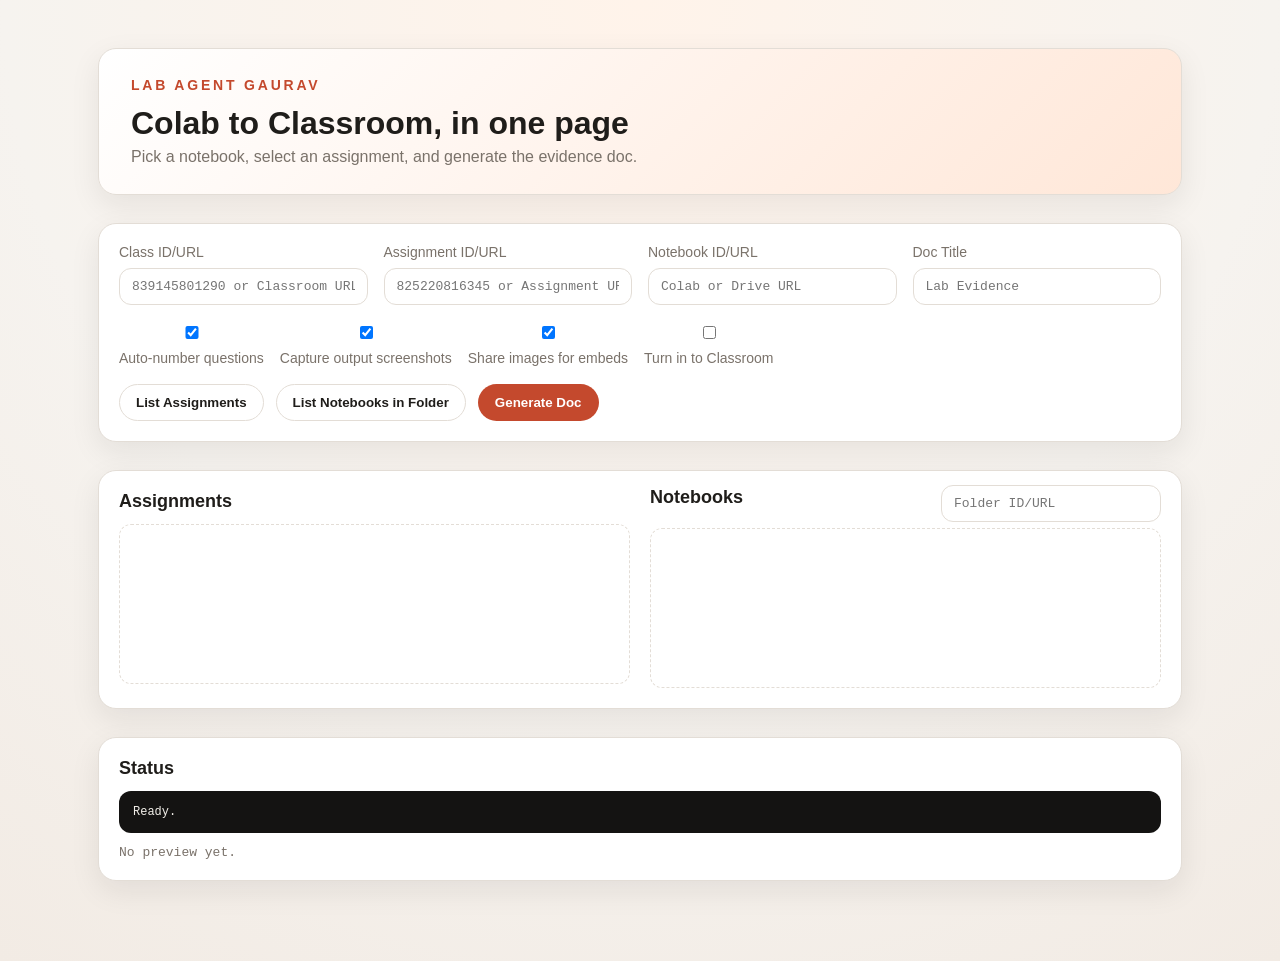
==== templates/index.html @ 9a7eeb3f "first commit by gaurav" ====
<!doctype html>
<html lang="en">
  <head>
    <meta charset="utf-8" />
    <meta name="viewport" content="width=device-width, initial-scale=1" />
    <title>Lab Agent UI</title>
    <link rel="stylesheet" href="/static/styles.css" />
  </head>
  <body>
    <main class="page">
      <header class="hero">
        <div class="brand">Lab Agent Gaurav</div>
        <h1>Colab to Classroom, in one page</h1>
        <p>Pick a notebook, select an assignment, and generate the evidence doc.</p>
      </header>

      <section class="panel">
        <div class="grid">
          <label>
            Class ID/URL
            <input id="classId" type="text" placeholder="839145801290 or Classroom URL" />
          </label>
          <label>
            Assignment ID/URL
            <input id="assignmentId" type="text" placeholder="825220816345 or Assignment URL" />
          </label>
          <label>
            Notebook ID/URL
            <input id="notebookId" type="text" placeholder="Colab or Drive URL" />
          </label>
          <label>
            Doc Title
            <input id="docTitle" type="text" placeholder="Lab Evidence" />
          </label>
        </div>

        <div class="toggles">
          <label><input id="autoNumber" type="checkbox" checked /> Auto-number questions</label>
          <label><input id="screenshots" type="checkbox" checked /> Capture output screenshots</label>
          <label><input id="shareImages" type="checkbox" checked /> Share images for embeds</label>
          <label><input id="turnIn" type="checkbox" /> Turn in to Classroom</label>
        </div>

        <div class="actions">
          <button id="listAssignments">List Assignments</button>
          <button id="listNotebooks">List Notebooks in Folder</button>
          <button class="primary" id="run">Generate Doc</button>
        </div>
      </section>

      <section class="panel split">
        <div>
          <h2>Assignments</h2>
          <div id="assignments" class="list"></div>
        </div>
        <div>
          <div class="section-head">
            <h2>Notebooks</h2>
            <input id="folderId" type="text" placeholder="Folder ID/URL" />
          </div>
          <div id="notebooks" class="list"></div>
        </div>
      </section>

      <section class="panel">
        <h2>Status</h2>
        <pre id="status">Ready.</pre>
        <div id="preview" class="preview">No preview yet.</div>
      </section>
    </main>
    <script src="/static/app.js"></script>
  </body>
</html>
---- static/styles.css ----
:root {
  --bg: #f6f3ef;
  --ink: #1f1d1a;
  --muted: #7a726a;
  --accent: #c4492d;
  --panel: #ffffff;
  --line: #e3ddd6;
  --shadow: 0 10px 30px rgba(31, 29, 26, 0.08);
  --radius: 18px;
  --mono: "IBM Plex Mono", ui-monospace, SFMono-Regular, Menlo, monospace;
  --sans: "Space Grotesk", "Helvetica Neue", Helvetica, Arial, sans-serif;
}

* {
  box-sizing: border-box;
}

body {
  margin: 0;
  font-family: var(--sans);
  color: var(--ink);
  background: radial-gradient(circle at top, #fff3ea 0%, var(--bg) 55%, #f2ebe4 100%);
}

.page {
  max-width: 1100px;
  margin: 0 auto;
  padding: 48px 8px 80px;
  display: flex;
  flex-direction: column;
  gap: 28px;
}

.hero {
  background: linear-gradient(135deg, #fff, #ffe7d8);
  border-radius: var(--radius);
  padding: 28px 32px;
  box-shadow: var(--shadow);
  border: 1px solid var(--line);
}

.brand {
  font-size: 14px;
  text-transform: uppercase;
  letter-spacing: 0.2em;
  color: var(--accent);
  font-weight: 700;
}

h1 {
  margin: 12px 0 6px;
  font-size: 32px;
}

h2 {
  margin: 0 0 12px;
  font-size: 18px;
}

p {
  margin: 0;
  color: var(--muted);
}

.panel {
  background: var(--panel);
  border-radius: var(--radius);
  padding: 20px;
  box-shadow: var(--shadow);
  border: 1px solid var(--line);
}

.grid {
  display: grid;
  grid-template-columns: repeat(auto-fit, minmax(220px, 1fr));
  gap: 16px;
}

label {
  display: flex;
  flex-direction: column;
  gap: 8px;
  font-size: 14px;
  color: var(--muted);
}

input[type="text"] {
  padding: 10px 12px;
  border-radius: 12px;
  border: 1px solid var(--line);
  font-family: var(--mono);
  font-size: 13px;
}

.toggles {
  display: flex;
  flex-wrap: wrap;
  gap: 16px;
  margin-top: 18px;
  font-size: 14px;
  color: var(--muted);
}

.actions {
  margin-top: 18px;
  display: flex;
  flex-wrap: wrap;
  gap: 12px;
}

button {
  border: 1px solid var(--line);
  background: #fff;
  color: var(--ink);
  padding: 10px 16px;
  border-radius: 999px;
  font-weight: 600;
  cursor: pointer;
  transition: transform 0.15s ease, box-shadow 0.15s ease, background 0.15s ease,
    border-color 0.15s ease;
}

button.primary {
  background: var(--accent);
  color: white;
  border-color: transparent;
}

button:hover {
  border-color: var(--accent);
  box-shadow: 0 6px 16px rgba(196, 73, 45, 0.18);
  transform: translateY(-1px);
}

button:active {
  transform: translateY(0);
  box-shadow: 0 3px 8px rgba(196, 73, 45, 0.2);
}

button.primary:hover {
  background: #b34027;
}

.split {
  display: grid;
  grid-template-columns: repeat(auto-fit, minmax(260px, 1fr));
  gap: 20px;
}

.list {
  border: 1px dashed var(--line);
  border-radius: 12px;
  padding: 12px;
  min-height: 160px;
  font-family: var(--mono);
  font-size: 12px;
  color: var(--muted);
  display: flex;
  flex-direction: column;
  gap: 10px;
}

.list-item {
  padding: 10px;
  border-radius: 10px;
  background: #fdf8f3;
  border: 1px solid var(--line);
  transition: transform 0.2s ease, box-shadow 0.2s ease, border-color 0.2s ease;
  cursor: pointer;
}

.list-item:hover {
  border-color: var(--accent);
  box-shadow: 0 6px 16px rgba(196, 73, 45, 0.18);
  transform: translateY(-2px);
}

.list-item.selected {
  border-color: var(--accent);
  box-shadow: 0 8px 20px rgba(196, 73, 45, 0.22);
  background: #fff0e6;
}
.inline {
  display: flex;
  gap: 10px;
  margin-bottom: 12px;
}

.section-head {
  display: flex;
  align-items: center;
  gap: 12px;
  justify-content: space-between;
  margin-bottom: 6px;
  margin-top: -6px;
}

.section-head input[type="text"] {
  max-width: 220px;
  width: 100%;
}

pre {
  background: #141312;
  color: #f2efe9;
  padding: 14px;
  border-radius: 12px;
  font-family: var(--mono);
  font-size: 12px;
  margin: 0;
  white-space: pre-wrap;
}

.preview {
  margin-top: 12px;
  font-size: 13px;
  color: var(--muted);
  font-family: var(--mono);
}

.preview a {
  color: var(--accent);
  text-decoration: none;
  word-break: break-all;
}

@media (max-width: 720px) {
  .actions {
    flex-direction: column;
  }
}
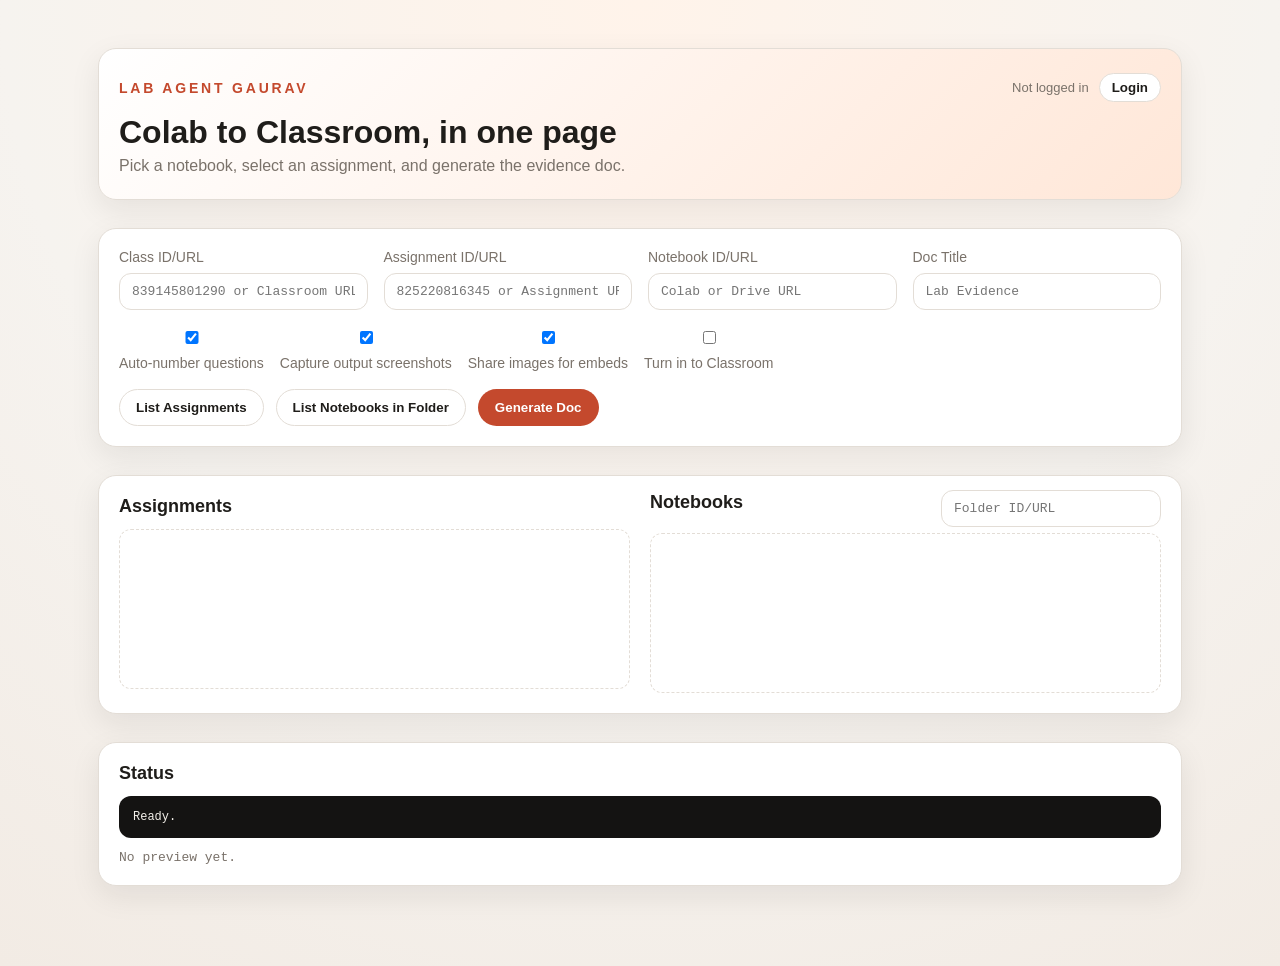
==== commit 2d345bac: "Upgrade Python to silence warnings" ====
--- a/templates/index.html
+++ b/templates/index.html
@@ -9,7 +9,13 @@
   <body>
     <main class="page">
       <header class="hero">
-        <div class="brand">Lab Agent Gaurav</div>
+        <div class="hero-top">
+          <div class="brand">Lab Agent Gaurav</div>
+          <div class="auth">
+            <span id="authStatus">Not logged in</span>
+            <button id="loginBtn">Login</button>
+          </div>
+        </div>
         <h1>Colab to Classroom, in one page</h1>
         <p>Pick a notebook, select an assignment, and generate the evidence doc.</p>
       </header>
--- a/static/styles.css
+++ b/static/styles.css
@@ -34,9 +34,28 @@
 .hero {
   background: linear-gradient(135deg, #fff, #ffe7d8);
   border-radius: var(--radius);
-  padding: 28px 32px;
+  padding: 24px 20px;
   box-shadow: var(--shadow);
   border: 1px solid var(--line);
+}
+
+.hero-top {
+  display: flex;
+  justify-content: space-between;
+  align-items: center;
+  gap: 12px;
+}
+
+.auth {
+  display: flex;
+  align-items: center;
+  gap: 10px;
+  font-size: 13px;
+  color: var(--muted);
+}
+
+.auth button {
+  padding: 6px 12px;
 }
 
 .brand {
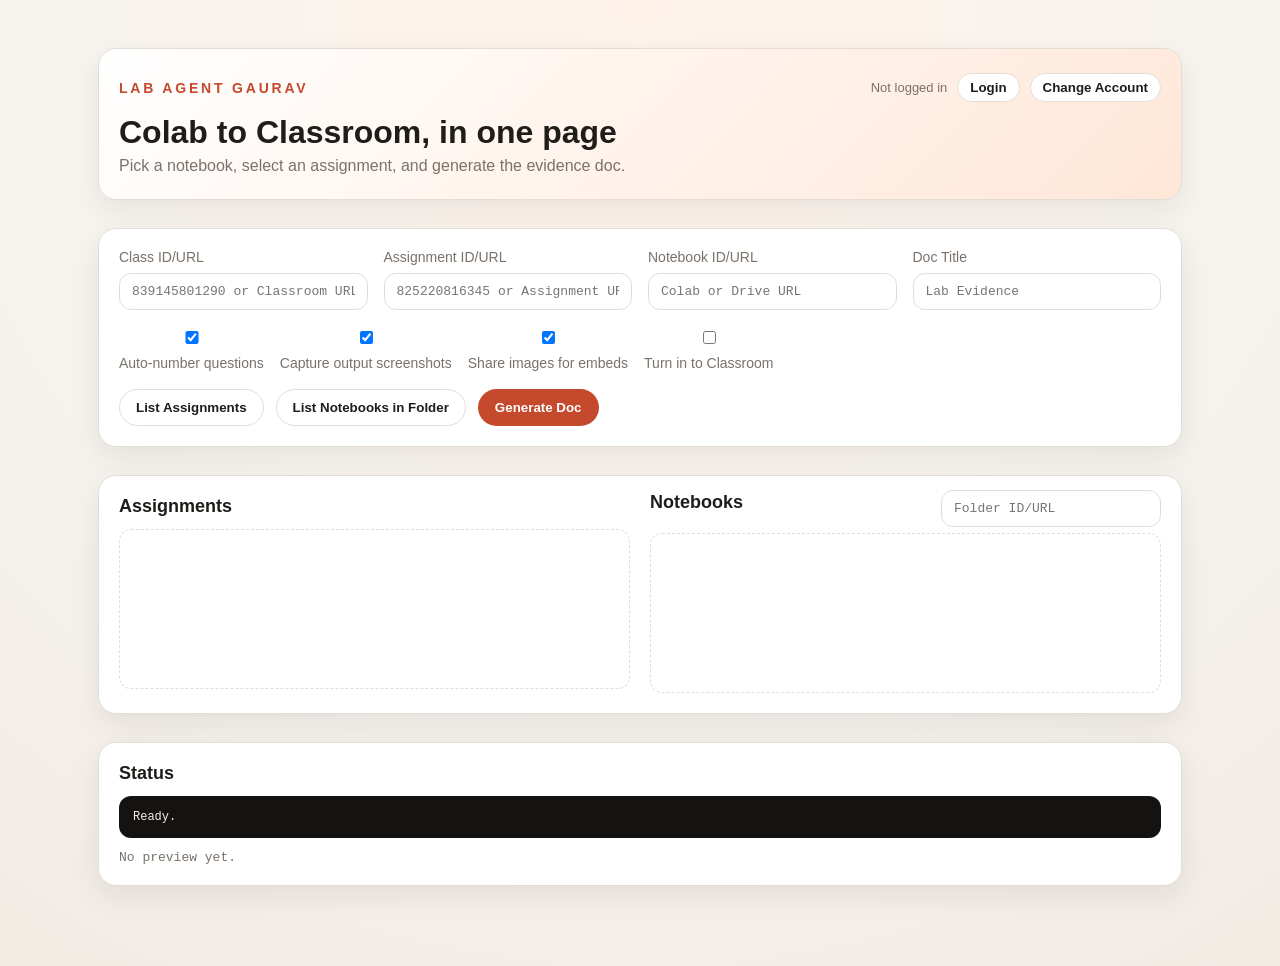
==== commit f142eb5e: "Add Railway deploy instructions" ====
--- a/templates/index.html
+++ b/templates/index.html
@@ -14,6 +14,7 @@
           <div class="auth">
             <span id="authStatus">Not logged in</span>
             <button id="loginBtn">Login</button>
+            <button id="logoutBtn">Change Account</button>
           </div>
         </div>
         <h1>Colab to Classroom, in one page</h1>
